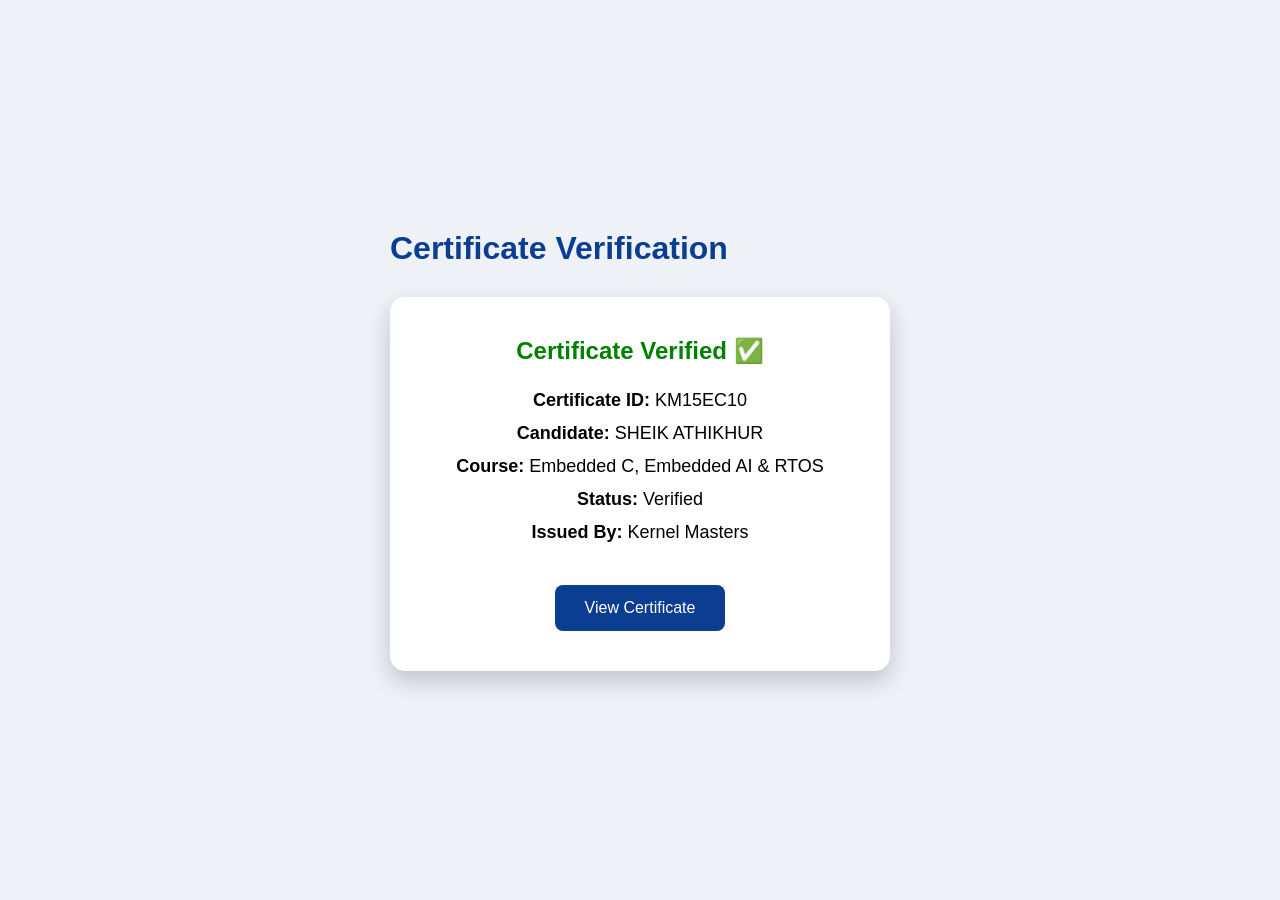
==== index.html @ a3b73e3c "Added new files" ====
<!DOCTYPE html>
<html lang="en">

<head>

<meta charset="UTF-8">
<meta name="viewport" content="width=device-width, initial-scale=1.0">

<title>Certificate Verification</title>

<link rel="stylesheet" href="css/style.css">

</head>

<body>

<div class="container">

<h1>Certificate Verification</h1>

<div class="card">

<h2>Certificate Verified ✅</h2>

<p><strong>Certificate ID:</strong> KM15EC10</p>

<p><strong>Candidate:</strong> SHEIK ATHIKHUR</p>

<p><strong>Course:</strong> Embedded C, Embedded AI & RTOS</p>

<p><strong>Status:</strong> Verified</p>

<p><strong>Issued By:</strong> Kernel Masters</p>

<a href="view/KM15EC10.html" class="btn">
View Certificate
</a>

</div>

</div>

<script src="js/script.js"></script>

</body>
</html>
---- css/style.css ----
*{
margin:0;
padding:0;
box-sizing:border-box;
font-family:Arial,Helvetica,sans-serif;
}

body{

background:#eef2f7;

display:flex;

justify-content:center;

align-items:center;

height:100vh;

}

.container{

width:500px;

}

.card{

background:white;

padding:40px;

border-radius:15px;

box-shadow:0 10px 25px rgba(0,0,0,.2);

text-align:center;

}

h1{

margin-bottom:30px;

color:#0b3d91;

}

h2{

color:green;

margin-bottom:25px;

}

p{

margin:12px 0;

font-size:18px;

}

.btn{

display:inline-block;

margin-top:30px;

padding:14px 30px;

background:#0b3d91;

color:white;

text-decoration:none;

border-radius:8px;

transition:.3s;

}

.btn:hover{

background:#072c66;

}
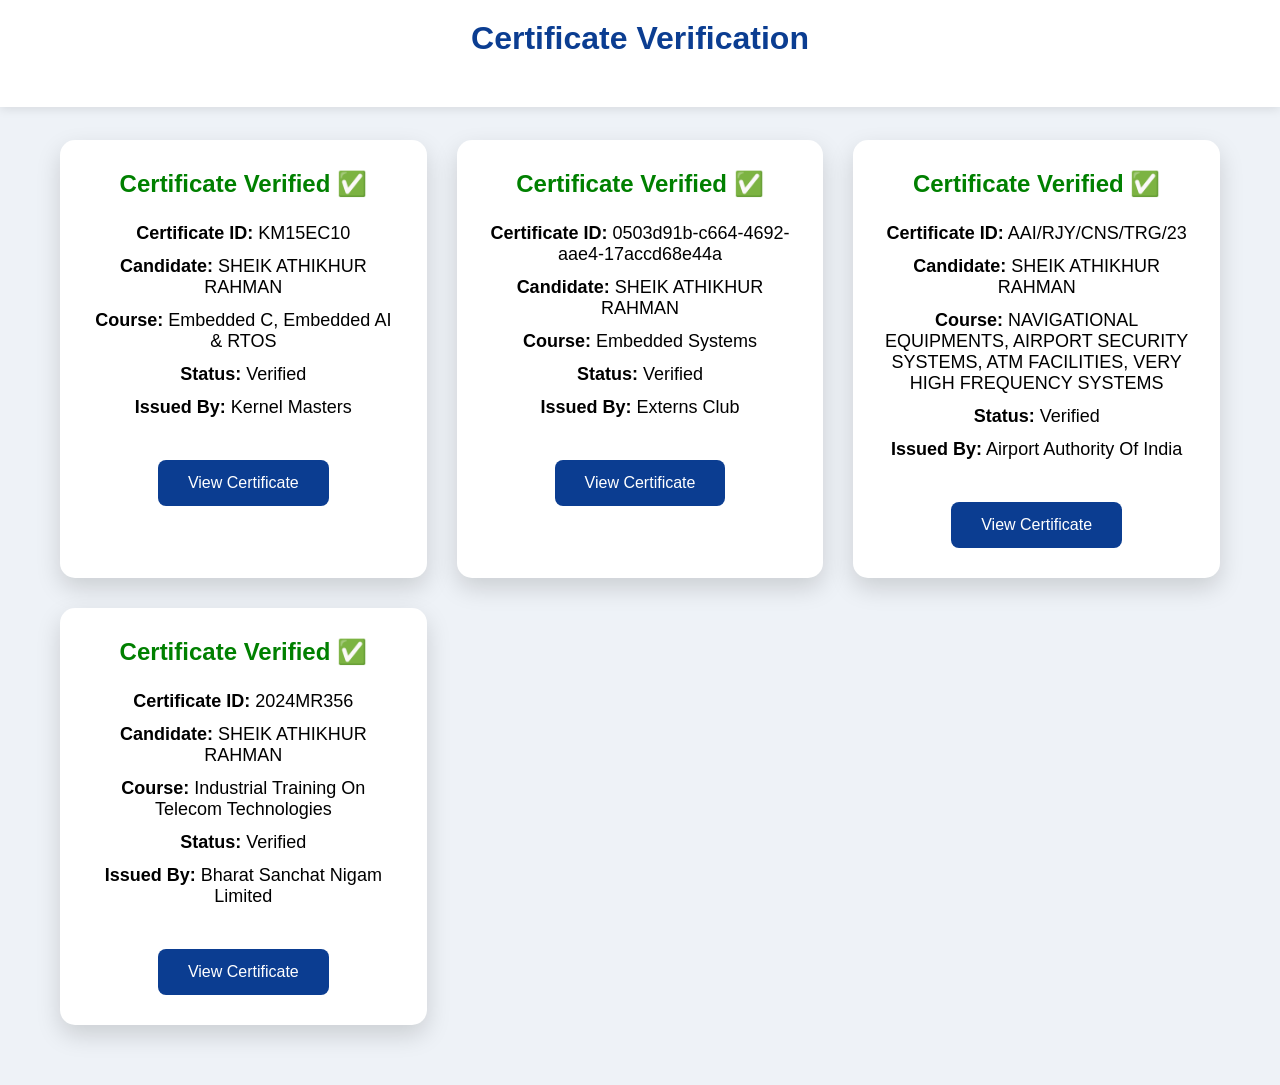
==== commit 9c5b5bdb: "added new certificates" ====
--- a/index.html
+++ b/index.html
@@ -16,7 +16,11 @@
 
 <div class="container">
 
+<header>
+
 <h1>Certificate Verification</h1>
+
+</header>
 
 <div class="card">
 
@@ -24,7 +28,7 @@
 
 <p><strong>Certificate ID:</strong> KM15EC10</p>
 
-<p><strong>Candidate:</strong> SHEIK ATHIKHUR</p>
+<p><strong>Candidate:</strong> SHEIK ATHIKHUR RAHMAN</p>
 
 <p><strong>Course:</strong> Embedded C, Embedded AI & RTOS</p>
 
@@ -38,6 +42,66 @@
 
 </div>
 
+<div class="card">
+
+<h2>Certificate Verified ✅</h2>
+
+<p><strong>Certificate ID:</strong> 0503d91b-c664-4692-aae4-17accd68e44a</p>
+
+<p><strong>Candidate:</strong> SHEIK ATHIKHUR RAHMAN</p>
+
+<p><strong>Course:</strong> Embedded Systems</p>
+
+<p><strong>Status:</strong> Verified</p>
+
+<p><strong>Issued By:</strong> Externs Club</p>
+
+<a href="view/EXTERNS_CLUB.html" class="btn">
+View Certificate
+</a>
+
+</div>
+
+<div class="card">
+
+<h2>Certificate Verified ✅</h2>
+
+<p><strong>Certificate ID:</strong> AAI/RJY/CNS/TRG/23</p>
+
+<p><strong>Candidate:</strong> SHEIK ATHIKHUR RAHMAN</p>
+
+<p><strong>Course:</strong> NAVIGATIONAL EQUIPMENTS, AIRPORT SECURITY SYSTEMS, ATM FACILITIES, VERY HIGH FREQUENCY SYSTEMS</p>
+
+<p><strong>Status:</strong> Verified</p>
+
+<p><strong>Issued By:</strong> Airport Authority Of India</p>
+
+<a href="view/AAI.html" class="btn">
+View Certificate
+</a>
+
+</div>
+
+<div class="card">
+
+<h2>Certificate Verified ✅</h2>
+
+<p><strong>Certificate ID:</strong> 2024MR356</p>
+
+<p><strong>Candidate:</strong> SHEIK ATHIKHUR RAHMAN</p>
+
+<p><strong>Course:</strong> Industrial Training On Telecom Technologies</p>
+
+<p><strong>Status:</strong> Verified</p>
+
+<p><strong>Issued By:</strong> Bharat Sanchat Nigam Limited</p>
+
+<a href="view/BSNL.html" class="btn">
+View Certificate
+</a>
+
+</div>
+
 </div>
 
 <script src="js/script.js"></script>
--- a/css/style.css
+++ b/css/style.css
@@ -5,23 +5,53 @@
 font-family:Arial,Helvetica,sans-serif;
 }
 
+header{
+
+position:fixed;
+
+top:0;
+
+left:0;
+
+width:100%;
+
+background:#ffffff;
+
+padding:20px;
+
+text-align:center;
+
+box-shadow:0 2px 10px rgba(0,0,0,.1);
+
+z-index:1000;
+
+}
+
 body{
 
 background:#eef2f7;
 
-display:flex;
+font-family:Arial,Helvetica,sans-serif;
 
-justify-content:center;
+margin:0;
 
-align-items:center;
-
-height:100vh;
+padding:0;
 
 }
 
 .container{
 
-width:500px;
+max-width:1200px;
+
+margin:120px auto 40px auto;
+
+display:grid;
+
+grid-template-columns:repeat(auto-fit,minmax(320px,1fr));
+
+gap:30px;
+
+padding:20px;
 
 }
 
@@ -29,13 +59,21 @@
 
 background:white;
 
-padding:40px;
+padding:30px;
 
 border-radius:15px;
 
-box-shadow:0 10px 25px rgba(0,0,0,.2);
+box-shadow:0 10px 25px rgba(0,0,0,.15);
 
 text-align:center;
+
+transition:.3s;
+
+}
+
+.card:hover{
+
+transform:translateY(-8px);
 
 }
 
